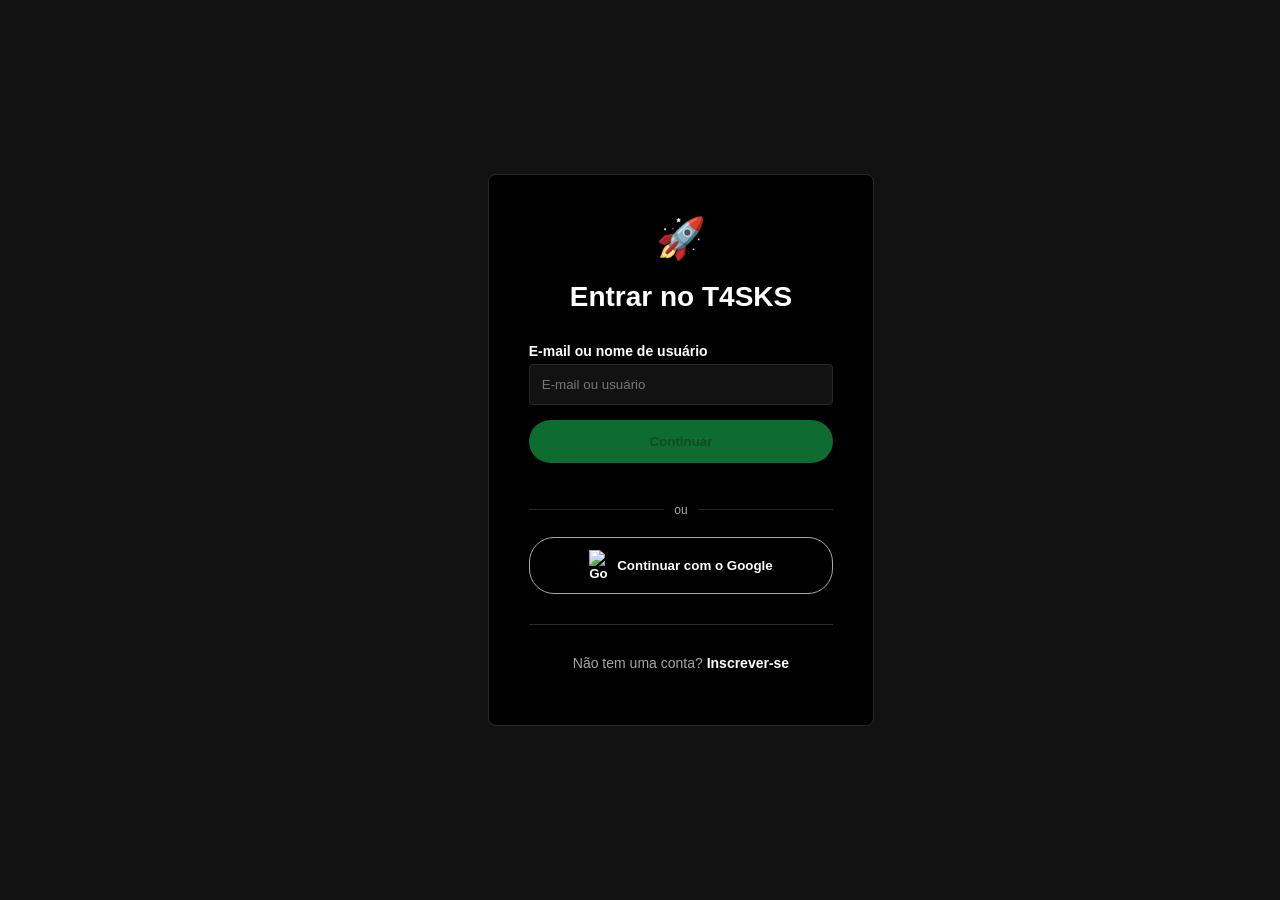
==== index.html @ 50fd494b "Versão 1.0.0" ====
<!DOCTYPE html>
<html lang="pt-br">
<head>
    <meta charset="UTF-8">
    <meta name="viewport" content="width=device-width, initial-scale=1.0">
    <title>Login - T4SKS</title>
    <link rel="stylesheet" href="style.css">
    <link rel="stylesheet" href="https://cdnjs.cloudflare.com/ajax/libs/font-awesome/6.0.0/css/all.min.css">
</head>
<body>
    <div class="login-wrapper">
        <div class="login-card">
            <header>
                <div class="logo">🚀</div>
                <h1>Entrar no T4SKS</h1>
            </header>

            <div class="input-group">
                <label>E-mail ou nome de usuário</label>
                <input type="text" placeholder="E-mail ou usuário" disabled>
            </div>

            <button class="btn-continue" disabled>Continuar</button>

            <div class="divider"><span>ou</span></div>

            <div class="social-login">
                <button id="btn-google" class="btn-social">
                    <img src="https://www.gstatic.com/firebasejs/ui/2.0.0/images/auth/google.svg" alt="Google">
                    Continuar com o Google
                </button>
            </div>

            <hr>
            <p class="footer-text">Não tem uma conta? <a href="#">Inscrever-se</a></p>
        </div>
    </div>
    <script type="module" src="auth.js"></script>
</body>
</html>
---- style.css ----
:root {
    --bg-color: #121212;
    --card-bg: #000000;
    --text-primary: #ffffff;
    --text-secondary: #a7a7a7;
    --accent-color: #1ed760;
    --border-color: #292929;
}

body {
    margin: 0; font-family: sans-serif;
    background-color: var(--bg-color); color: var(--text-primary);
    display: flex; justify-content: center; align-items: center; height: 100vh;
}

.login-card {
    background-color: var(--card-bg); width: 100%; max-width: 400px;
    padding: 40px; border-radius: 8px; text-align: center;
    border: 1px solid var(--border-color);
}

.logo { font-size: 40px; margin-bottom: 10px; }
h1 { font-size: 28px; margin-bottom: 30px; }

.input-group { text-align: left; margin-bottom: 15px; }
.input-group label { display: block; font-weight: bold; margin-bottom: 5px; font-size: 14px; }

input {
    width: 100%; padding: 12px; background: #121212;
    border: 1px solid var(--border-color); border-radius: 4px; color: white;
    box-sizing: border-box;
}

.btn-continue {
    width: 100%; padding: 14px; border-radius: 25px; border: none;
    background-color: var(--accent-color); font-weight: bold;
    cursor: not-allowed; opacity: 0.5; margin-bottom: 20px;
}

.divider { margin: 20px 0; display: flex; align-items: center; color: var(--text-secondary); }
.divider::before, .divider::after { content: ""; flex: 1; height: 1px; background: var(--border-color); }
.divider span { padding: 0 10px; font-size: 12px; }

.btn-social {
    width: 100%; padding: 12px; border-radius: 25px;
    border: 1px solid var(--text-secondary); background: transparent;
    color: white; font-weight: bold; display: flex; align-items: center;
    justify-content: center; gap: 10px; cursor: pointer;
}

.btn-social:hover { border-color: white; background: #1ed7601a; }
.btn-social img { width: 18px; }
hr { border: 0; border-top: 1px solid var(--border-color); margin: 30px 0; }
.footer-text { color: var(--text-secondary); font-size: 14px; }
.footer-text a { color: white; text-decoration: none; font-weight: bold; }
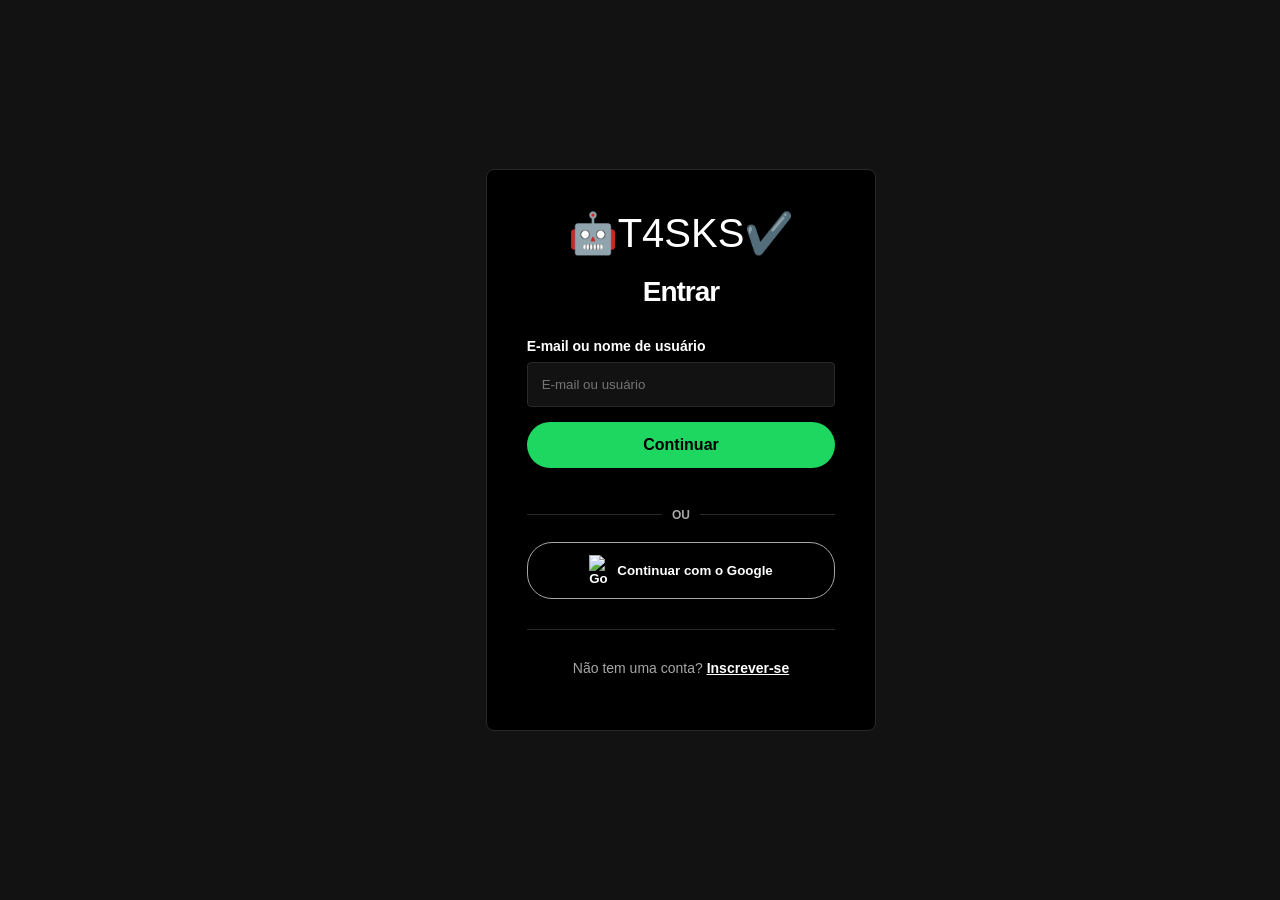
==== commit b9a34ada: "V1.0.0.1" ====
--- a/index.html
+++ b/index.html
@@ -11,16 +11,16 @@
     <div class="login-wrapper">
         <div class="login-card">
             <header>
-                <div class="logo">🚀</div>
-                <h1>Entrar no T4SKS</h1>
+                <div class="logo">🤖T4SKS✔️</div>
+                <h1>Entrar</h1>
             </header>
 
             <div class="input-group">
-                <label>E-mail ou nome de usuário</label>
-                <input type="text" placeholder="E-mail ou usuário" disabled>
+                <label for="email-field">E-mail ou nome de usuário</label>
+                <input type="text" id="email-field" placeholder="E-mail ou usuário">
             </div>
 
-            <button class="btn-continue" disabled>Continuar</button>
+            <button id="btn-continue" class="btn-continue">Continuar</button>
 
             <div class="divider"><span>ou</span></div>
 
@@ -32,7 +32,7 @@
             </div>
 
             <hr>
-            <p class="footer-text">Não tem uma conta? <a href="#">Inscrever-se</a></p>
+            <p class="footer-text">Não tem uma conta? <a href="#" id="link-registrar">Inscrever-se</a></p>
         </div>
     </div>
     <script type="module" src="auth.js"></script>
--- a/style.css
+++ b/style.css
@@ -8,7 +8,7 @@
 }
 
 body {
-    margin: 0; font-family: sans-serif;
+    margin: 0; font-family: 'Segoe UI', sans-serif;
     background-color: var(--bg-color); color: var(--text-primary);
     display: flex; justify-content: center; align-items: center; height: 100vh;
 }
@@ -20,36 +20,41 @@
 }
 
 .logo { font-size: 40px; margin-bottom: 10px; }
-h1 { font-size: 28px; margin-bottom: 30px; }
+h1 { font-size: 28px; margin-bottom: 30px; letter-spacing: -1px; }
 
 .input-group { text-align: left; margin-bottom: 15px; }
-.input-group label { display: block; font-weight: bold; margin-bottom: 5px; font-size: 14px; }
+.input-group label { display: block; font-weight: bold; margin-bottom: 8px; font-size: 14px; }
 
 input {
-    width: 100%; padding: 12px; background: #121212;
+    width: 100%; padding: 14px; background: #121212;
     border: 1px solid var(--border-color); border-radius: 4px; color: white;
-    box-sizing: border-box;
+    box-sizing: border-box; outline: none;
 }
+
+input:focus { border-color: var(--accent-color); }
 
 .btn-continue {
     width: 100%; padding: 14px; border-radius: 25px; border: none;
-    background-color: var(--accent-color); font-weight: bold;
-    cursor: not-allowed; opacity: 0.5; margin-bottom: 20px;
+    background-color: var(--accent-color); font-weight: bold; font-size: 16px;
+    cursor: pointer; margin-bottom: 20px; transition: transform 0.1s;
 }
+
+.btn-continue:hover { transform: scale(1.02); background-color: #1fdf64; }
 
 .divider { margin: 20px 0; display: flex; align-items: center; color: var(--text-secondary); }
 .divider::before, .divider::after { content: ""; flex: 1; height: 1px; background: var(--border-color); }
-.divider span { padding: 0 10px; font-size: 12px; }
+.divider span { padding: 0 10px; font-size: 12px; font-weight: bold; text-transform: uppercase; }
 
 .btn-social {
     width: 100%; padding: 12px; border-radius: 25px;
     border: 1px solid var(--text-secondary); background: transparent;
     color: white; font-weight: bold; display: flex; align-items: center;
-    justify-content: center; gap: 10px; cursor: pointer;
+    justify-content: center; gap: 10px; cursor: pointer; margin-bottom: 10px;
 }
 
-.btn-social:hover { border-color: white; background: #1ed7601a; }
+.btn-social:hover { border-color: white; background: #ffffff10; }
 .btn-social img { width: 18px; }
+
 hr { border: 0; border-top: 1px solid var(--border-color); margin: 30px 0; }
 .footer-text { color: var(--text-secondary); font-size: 14px; }
-.footer-text a { color: white; text-decoration: none; font-weight: bold; }+.footer-text a { color: white; text-decoration: underline; font-weight: bold; }
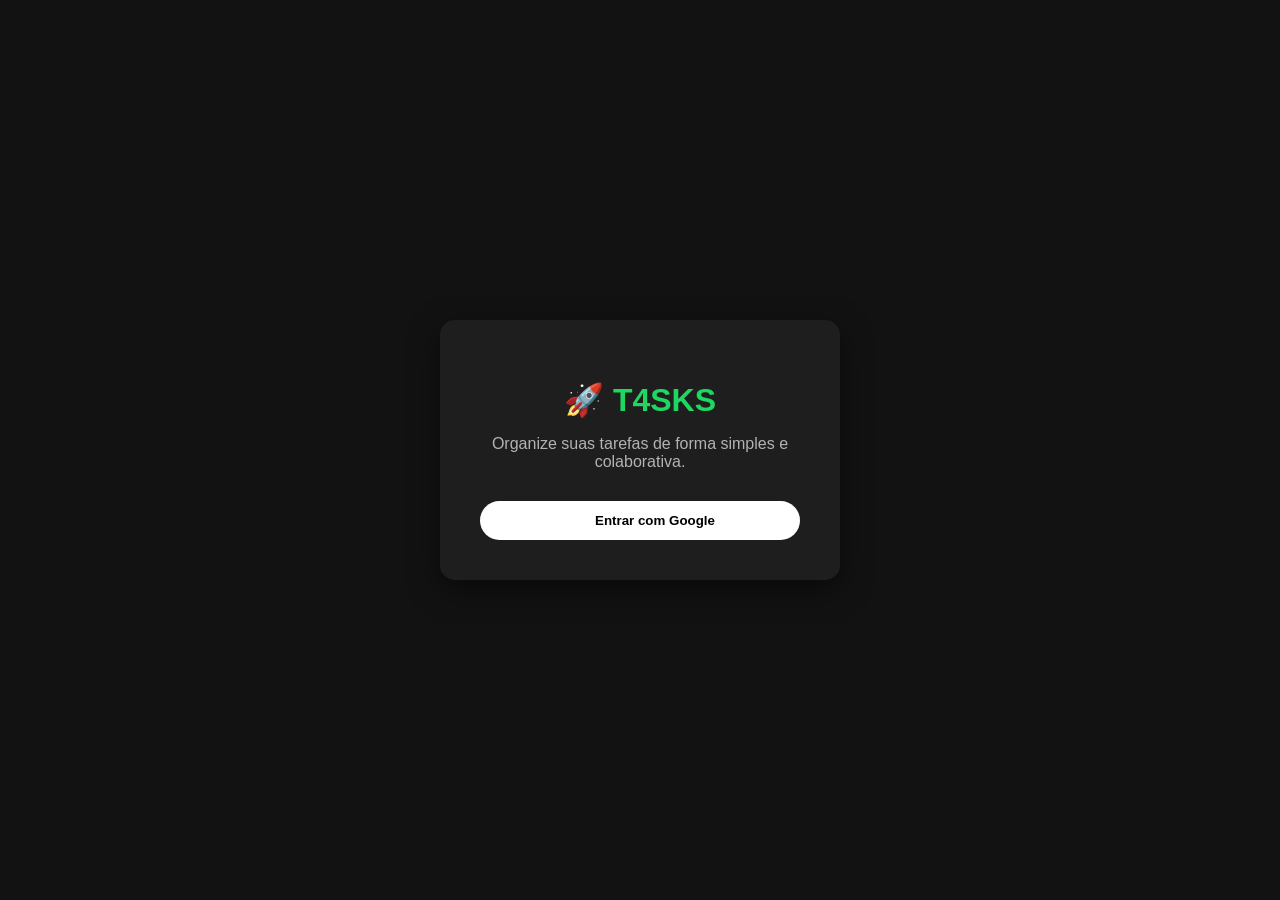
==== commit 8a8688bc: "V1.0.0.7" ====
--- a/index.html
+++ b/index.html
@@ -3,38 +3,50 @@
 <head>
     <meta charset="UTF-8">
     <meta name="viewport" content="width=device-width, initial-scale=1.0">
-    <title>Login - T4SKS</title>
-    <link rel="stylesheet" href="style.css">
-    <link rel="stylesheet" href="https://cdnjs.cloudflare.com/ajax/libs/font-awesome/6.0.0/css/all.min.css">
+    <title>T4SKS - Login</title>
+    <style>
+        :root { --bg: #121212; --card: #1e1e1e; --accent: #1ed760; --text: #ffffff; }
+        body { margin: 0; font-family: 'Segoe UI', sans-serif; background: var(--bg); color: var(--text); display: flex; align-items: center; justify-content: center; height: 100vh; }
+        .login-card { background: var(--card); padding: 40px; border-radius: 15px; text-align: center; box-shadow: 0 10px 30px rgba(0,0,0,0.5); width: 320px; }
+        h1 { color: var(--accent); margin-bottom: 10px; }
+        p { color: #b3b3b3; margin-bottom: 30px; }
+        #btn-google { background: white; color: black; border: none; padding: 12px 20px; border-radius: 25px; font-weight: bold; cursor: pointer; display: flex; align-items: center; gap: 10px; width: 100%; justify-content: center; transition: 0.3s; }
+        #btn-google:hover { background: #e0e0e0; }
+    </style>
 </head>
 <body>
-    <div class="login-wrapper">
-        <div class="login-card">
-            <header>
-                <div class="logo">🤖T4SKS✔️</div>
-                <h1>Entrar</h1>
-            </header>
+    <div class="login-card">
+        <h1>🚀 T4SKS</h1>
+        <p>Organize suas tarefas de forma simples e colaborativa.</p>
+        <button id="btn-google">
+            <img src="https://www.gstatic.com/firebasejs/ui/2.0.0/images/action/google.svg" width="20" alt="">
+            Entrar com Google
+        </button>
+    </div>
 
-            <div class="input-group">
-                <label for="email-field">E-mail ou nome de usuário</label>
-                <input type="text" id="email-field" placeholder="E-mail ou usuário">
-            </div>
+    <script type="module">
+        import { initializeApp } from "https://www.gstatic.com/firebasejs/12.10.0/firebase-app.js";
+        import { getAuth, signInWithPopup, GoogleAuthProvider, onAuthStateChanged } from "https://www.gstatic.com/firebasejs/12.10.0/firebase-auth.js";
 
-            <button id="btn-continue" class="btn-continue">Continuar</button>
+        const firebaseConfig = {
+            apiKey: "AIzaSyCOHWpGPcdUEXuPopdZd16qQTDHKd-R994",
+            authDomain: "t4sks-af64e.firebaseapp.com",
+            projectId: "t4sks-af64e",
+            storageBucket: "t4sks-af64e.firebasestorage.app",
+            messagingSenderId: "1069050787483",
+            appId: "1:1069050787483:web:04ac9c6780764ec14ef83e"
+        };
 
-            <div class="divider"><span>ou</span></div>
+        const app = initializeApp(firebaseConfig);
+        const auth = getAuth(app);
+        const provider = new GoogleAuthProvider();
 
-            <div class="social-login">
-                <button id="btn-google" class="btn-social">
-                    <img src="https://www.gstatic.com/firebasejs/ui/2.0.0/images/auth/google.svg" alt="Google">
-                    Continuar com o Google
-                </button>
-            </div>
+        onAuthStateChanged(auth, (user) => { if (user) window.location.href = "dashboard.html"; });
 
-            <hr>
-            <p class="footer-text">Não tem uma conta? <a href="#" id="link-registrar">Inscrever-se</a></p>
-        </div>
-    </div>
-    <script type="module" src="auth.js"></script>
+        document.getElementById('btn-google').onclick = async () => {
+            try { await signInWithPopup(auth, provider); } 
+            catch (error) { alert("Erro ao entrar: " + error.message); }
+        };
+    </script>
 </body>
 </html>
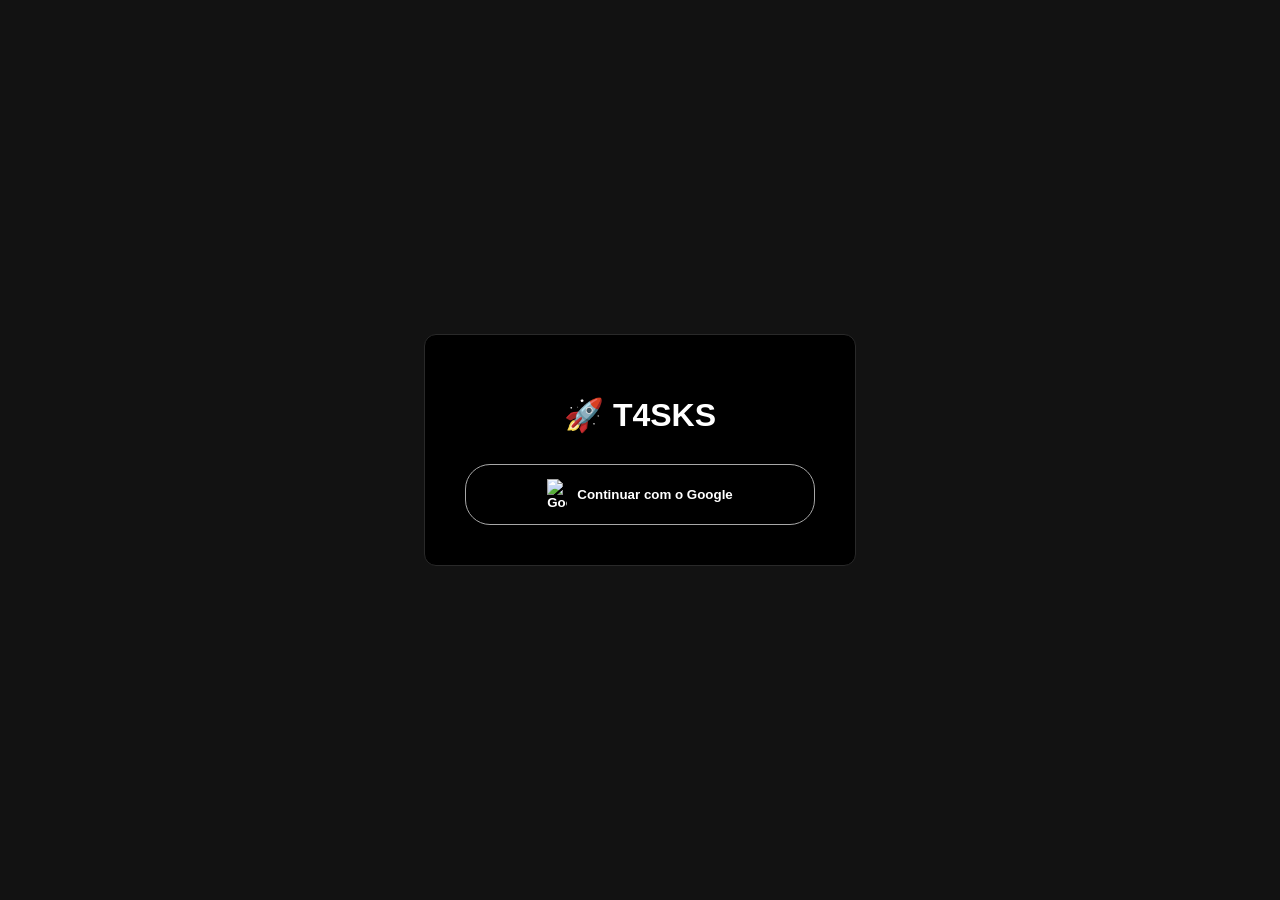
==== commit ac9e56a8: "V1.1.0" ====
--- a/index.html
+++ b/index.html
@@ -3,50 +3,25 @@
 <head>
     <meta charset="UTF-8">
     <meta name="viewport" content="width=device-width, initial-scale=1.0">
-    <title>T4SKS - Login</title>
+    <title>Login - T4SKS</title>
     <style>
-        :root { --bg: #121212; --card: #1e1e1e; --accent: #1ed760; --text: #ffffff; }
+        :root { --bg: #121212; --card: #000000; --accent: #1ed760; --text: #ffffff; --border: #292929; }
         body { margin: 0; font-family: 'Segoe UI', sans-serif; background: var(--bg); color: var(--text); display: flex; align-items: center; justify-content: center; height: 100vh; }
-        .login-card { background: var(--card); padding: 40px; border-radius: 15px; text-align: center; box-shadow: 0 10px 30px rgba(0,0,0,0.5); width: 320px; }
-        h1 { color: var(--accent); margin-bottom: 10px; }
-        p { color: #b3b3b3; margin-bottom: 30px; }
-        #btn-google { background: white; color: black; border: none; padding: 12px 20px; border-radius: 25px; font-weight: bold; cursor: pointer; display: flex; align-items: center; gap: 10px; width: 100%; justify-content: center; transition: 0.3s; }
-        #btn-google:hover { background: #e0e0e0; }
+        .login-card { background: var(--card); padding: 40px; border-radius: 12px; text-align: center; border: 1px solid var(--border); width: 350px; }
+        h1 { font-size: 32px; margin-bottom: 30px; }
+        .btn-google { width: 100%; padding: 14px; border-radius: 25px; border: 1px solid #a7a7a7; background: transparent; color: white; font-weight: bold; cursor: pointer; display: flex; align-items: center; justify-content: center; gap: 10px; transition: 0.3s; }
+        .btn-google:hover { border-color: white; background: #ffffff10; }
+        .btn-google img { width: 20px; }
     </style>
 </head>
 <body>
     <div class="login-card">
         <h1>🚀 T4SKS</h1>
-        <p>Organize suas tarefas de forma simples e colaborativa.</p>
-        <button id="btn-google">
-            <img src="https://www.gstatic.com/firebasejs/ui/2.0.0/images/action/google.svg" width="20" alt="">
-            Entrar com Google
+        <button id="btn-google" class="btn-google">
+            <img src="https://www.gstatic.com/firebasejs/ui/2.0.0/images/auth/google.svg" alt="Google">
+            Continuar com o Google
         </button>
     </div>
-
-    <script type="module">
-        import { initializeApp } from "https://www.gstatic.com/firebasejs/12.10.0/firebase-app.js";
-        import { getAuth, signInWithPopup, GoogleAuthProvider, onAuthStateChanged } from "https://www.gstatic.com/firebasejs/12.10.0/firebase-auth.js";
-
-        const firebaseConfig = {
-            apiKey: "AIzaSyCOHWpGPcdUEXuPopdZd16qQTDHKd-R994",
-            authDomain: "t4sks-af64e.firebaseapp.com",
-            projectId: "t4sks-af64e",
-            storageBucket: "t4sks-af64e.firebasestorage.app",
-            messagingSenderId: "1069050787483",
-            appId: "1:1069050787483:web:04ac9c6780764ec14ef83e"
-        };
-
-        const app = initializeApp(firebaseConfig);
-        const auth = getAuth(app);
-        const provider = new GoogleAuthProvider();
-
-        onAuthStateChanged(auth, (user) => { if (user) window.location.href = "dashboard.html"; });
-
-        document.getElementById('btn-google').onclick = async () => {
-            try { await signInWithPopup(auth, provider); } 
-            catch (error) { alert("Erro ao entrar: " + error.message); }
-        };
-    </script>
+    <script type="module" src="auth.js"></script>
 </body>
 </html>
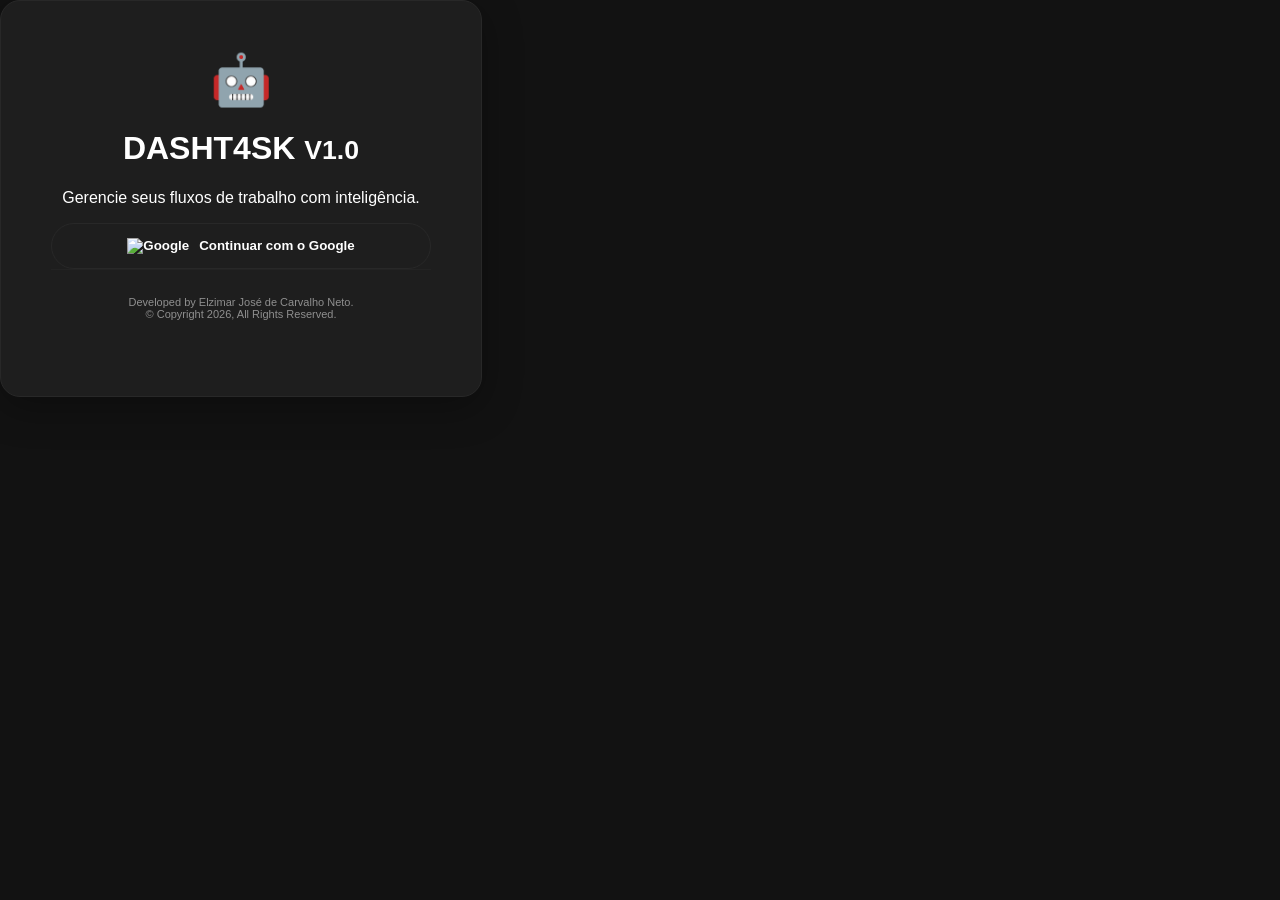
==== commit b67c8831: "V1.1.1" ====
--- a/index.html
+++ b/index.html
@@ -3,24 +3,28 @@
 <head>
     <meta charset="UTF-8">
     <meta name="viewport" content="width=device-width, initial-scale=1.0">
-    <title>Login - T4SKS</title>
-    <style>
-        :root { --bg: #121212; --card: #000000; --accent: #1ed760; --text: #ffffff; --border: #292929; }
-        body { margin: 0; font-family: 'Segoe UI', sans-serif; background: var(--bg); color: var(--text); display: flex; align-items: center; justify-content: center; height: 100vh; }
-        .login-card { background: var(--card); padding: 40px; border-radius: 12px; text-align: center; border: 1px solid var(--border); width: 350px; }
-        h1 { font-size: 32px; margin-bottom: 30px; }
-        .btn-google { width: 100%; padding: 14px; border-radius: 25px; border: 1px solid #a7a7a7; background: transparent; color: white; font-weight: bold; cursor: pointer; display: flex; align-items: center; justify-content: center; gap: 10px; transition: 0.3s; }
-        .btn-google:hover { border-color: white; background: #ffffff10; }
-        .btn-google img { width: 20px; }
-    </style>
+    <title>Login - DASHT4SK V1.0</title>
+    <link rel="stylesheet" href="dashboard-style.css">
+    <link rel="stylesheet" href="https://cdnjs.cloudflare.com/ajax/libs/font-awesome/6.0.0/css/all.min.css">
 </head>
-<body>
+<body class="auth-page dark-theme">
     <div class="login-card">
-        <h1>🚀 T4SKS</h1>
-        <button id="btn-google" class="btn-google">
-            <img src="https://www.gstatic.com/firebasejs/ui/2.0.0/images/auth/google.svg" alt="Google">
-            Continuar com o Google
-        </button>
+        <header>
+            <div class="logo">🤖</div>
+            <h1>DASHT4SK <small>V1.0</small></h1>
+            <p>Gerencie seus fluxos de trabalho com inteligência.</p>
+        </header>
+
+        <div class="social-login">
+            <button id="btn-google" class="btn-social">
+                <img src="https://www.gstatic.com/firebasejs/ui/2.0.0/images/auth/google.svg" alt="Google">
+                Continuar com o Google
+            </button>
+        </div>
+
+        <footer class="auth-footer">
+            <p>Developed by Elzimar José de Carvalho Neto.<br>© Copyright 2026, All Rights Reserved.</p>
+        </footer>
     </div>
     <script type="module" src="auth.js"></script>
 </body>
--- a/dashboard-style.css
+++ b/dashboard-style.css
@@ -0,0 +1,48 @@
+:root {
+    --bg: #121212; --card: #1e1e1e; --accent: #1ed760; --text: #fff; --sidebar: #000; --border: #282828;
+}
+.light-theme {
+    --bg: #f8f9fa; --card: #ffffff; --accent: #2ecc71; --text: #2c3e50; --sidebar: #ffffff; --border: #dee2e6;
+}
+body { margin: 0; font-family: 'Segoe UI', sans-serif; background: var(--bg); color: var(--text); transition: background 0.3s; }
+.app-container { display: flex; height: 100vh; }
+
+/* Sidebar */
+.sidebar { width: 260px; background: var(--sidebar); display: flex; flex-direction: column; padding: 25px; border-right: 1px solid var(--border); }
+.logo-area { font-size: 24px; font-weight: 800; color: var(--accent); margin-bottom: 40px; }
+.projects-nav h3 { font-size: 11px; display: flex; justify-content: space-between; color: var(--text); opacity: 0.5; margin-bottom: 15px; }
+#btn-new-project { background: var(--accent); border: none; color: #000; border-radius: 50%; cursor: pointer; width: 20px; height: 20px; font-weight: bold; }
+.projects-nav ul { list-style: none; padding: 0; }
+.projects-nav li { padding: 12px; border-radius: 8px; cursor: pointer; margin-bottom: 5px; transition: 0.2s; }
+.projects-nav li.active { background: var(--accent); color: #000; font-weight: 600; }
+
+/* Main Content */
+.main-content { flex: 1; display: flex; flex-direction: column; }
+.top-bar { padding: 20px 30px; display: flex; justify-content: space-between; border-bottom: 1px solid var(--border); align-items: center; }
+.project-header { display: flex; align-items: center; }
+.btn-icon { background: none; border: none; color: var(--text); cursor: pointer; font-size: 16px; opacity: 0.6; }
+.btn-icon:hover { opacity: 1; color: var(--accent); }
+.search-box { background: var(--border); padding: 10px 15px; border-radius: 20px; display: flex; align-items: center; width: 300px; }
+.search-box input { background: none; border: none; color: var(--text); outline: none; margin-left: 10px; width: 100%; }
+
+/* Kanban */
+.kanban-board { display: flex; gap: 25px; padding: 30px; flex: 1; overflow-x: auto; }
+.kanban-column { background: var(--card); min-width: 320px; border-radius: 15px; padding: 20px; display: flex; flex-direction: column; border: 1px solid var(--border); }
+.col-header { display: flex; justify-content: space-between; align-items: center; margin-bottom: 20px; }
+.btn-plus { background: var(--accent); border: none; color: #000; border-radius: 50%; width: 28px; height: 28px; cursor: pointer; font-size: 18px; font-weight: bold; }
+
+.task-card { background: var(--bg); padding: 18px; border-radius: 10px; border: 1px solid var(--border); margin-bottom: 12px; cursor: grab; transition: 0.2s; }
+.task-card:hover { border-color: var(--accent); }
+
+/* Rodapés e Login */
+.main-footer, .auth-footer { text-align: center; padding: 15px; font-size: 11px; opacity: 0.5; border-top: 1px solid var(--border); margin-top: auto; }
+.login-card { background: var(--card); padding: 50px; border-radius: 20px; text-align: center; width: 380px; box-shadow: 0 10px 40px rgba(0,0,0,0.3); border: 1px solid var(--border); }
+.logo { font-size: 50px; margin-bottom: 20px; }
+.btn-social { width: 100%; padding: 14px; border-radius: 25px; border: 1px solid var(--border); background: transparent; color: var(--text); font-weight: bold; cursor: pointer; display: flex; align-items: center; justify-content: center; gap: 10px; }
+
+/* Modal */
+.modal { display: none; position: fixed; top: 0; left: 0; width: 100%; height: 100%; background: rgba(0,0,0,0.8); align-items: center; justify-content: center; z-index: 1000; }
+.modal-content { background: var(--card); padding: 40px; border-radius: 15px; width: 450px; }
+.btn-primary { background: var(--accent); color: #000; border: none; padding: 12px 25px; border-radius: 25px; cursor: pointer; font-weight: bold; }
+.theme-switch { padding: 10px; }
+.theme-switch button { width: 100%; background: var(--border); color: var(--text); border: none; padding: 10px; border-radius: 10px; cursor: pointer; }
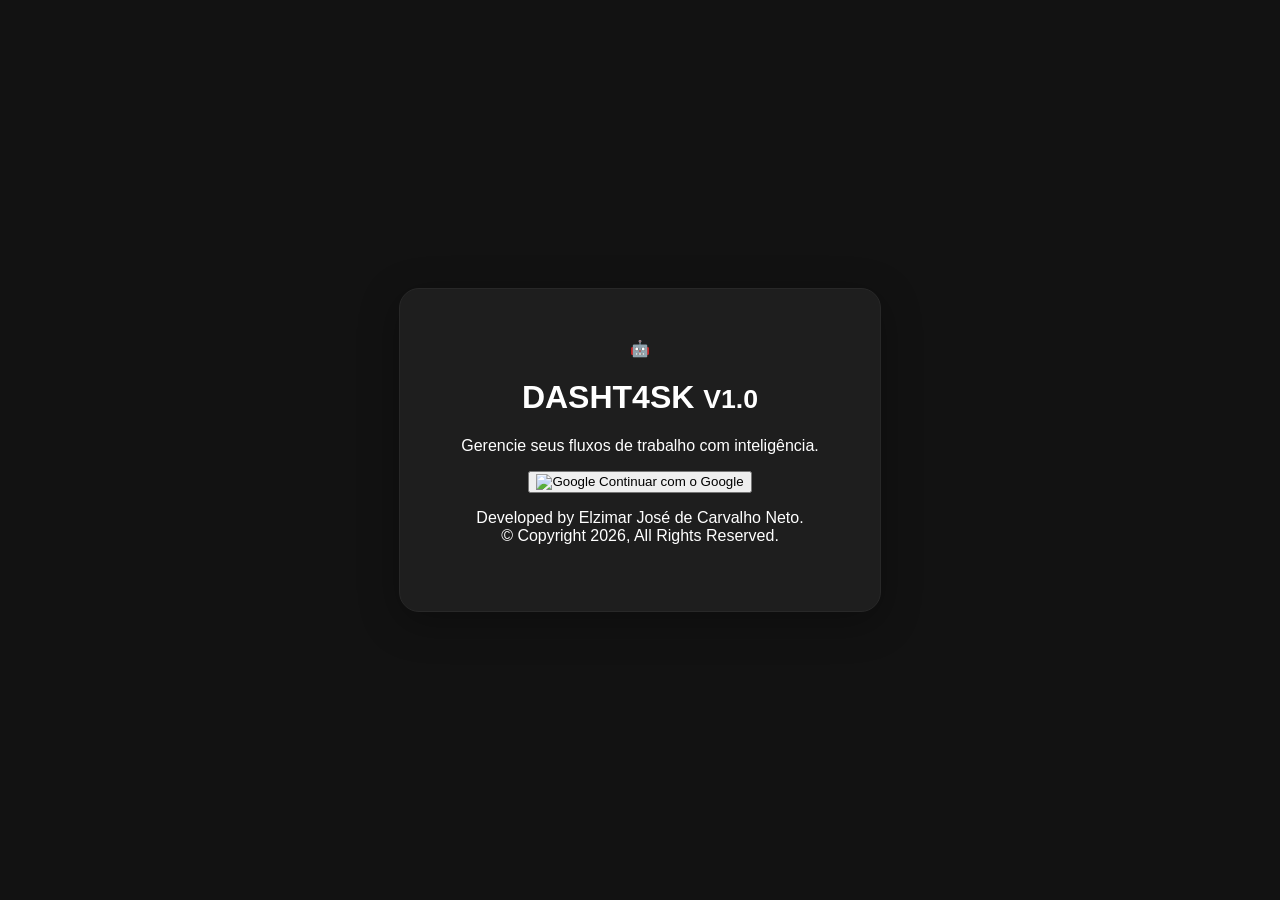
==== commit 112dd7e6: "V1.1.2" ====
--- a/index.html
+++ b/index.html
@@ -5,7 +5,6 @@
     <meta name="viewport" content="width=device-width, initial-scale=1.0">
     <title>Login - DASHT4SK V1.0</title>
     <link rel="stylesheet" href="dashboard-style.css">
-    <link rel="stylesheet" href="https://cdnjs.cloudflare.com/ajax/libs/font-awesome/6.0.0/css/all.min.css">
 </head>
 <body class="auth-page dark-theme">
     <div class="login-card">
--- a/dashboard-style.css
+++ b/dashboard-style.css
@@ -1,48 +1,33 @@
-:root {
-    --bg: #121212; --card: #1e1e1e; --accent: #1ed760; --text: #fff; --sidebar: #000; --border: #282828;
-}
-.light-theme {
-    --bg: #f8f9fa; --card: #ffffff; --accent: #2ecc71; --text: #2c3e50; --sidebar: #ffffff; --border: #dee2e6;
-}
-body { margin: 0; font-family: 'Segoe UI', sans-serif; background: var(--bg); color: var(--text); transition: background 0.3s; }
-.app-container { display: flex; height: 100vh; }
+:root { --bg: #121212; --card: #1e1e1e; --accent: #1ed760; --text: #fff; --sidebar: #000; --border: #282828; }
+.light-theme { --bg: #f8f9fa; --card: #ffffff; --accent: #2ecc71; --text: #2c3e50; --sidebar: #ffffff; --border: #dee2e6; }
 
-/* Sidebar */
-.sidebar { width: 260px; background: var(--sidebar); display: flex; flex-direction: column; padding: 25px; border-right: 1px solid var(--border); }
+body { margin: 0; font-family: 'Inter', sans-serif; background: var(--bg); color: var(--text); }
+.app-container { display: flex; height: 100vh; width: 100vw; }
+
+/* Login Centralizado */
+.auth-page { display: flex; align-items: center; justify-content: center; height: 100vh; width: 100vw; background: var(--bg); }
+.login-card { background: var(--card); padding: 50px; border-radius: 20px; text-align: center; width: 380px; border: 1px solid var(--border); box-shadow: 0 10px 40px rgba(0,0,0,0.3); }
+
+/* Sidebar com Controles no Rodapé */
+.sidebar { width: 260px; background: var(--sidebar); display: flex; flex-direction: column; padding: 25px; border-right: 1px solid var(--border); justify-content: space-between; }
 .logo-area { font-size: 24px; font-weight: 800; color: var(--accent); margin-bottom: 40px; }
-.projects-nav h3 { font-size: 11px; display: flex; justify-content: space-between; color: var(--text); opacity: 0.5; margin-bottom: 15px; }
-#btn-new-project { background: var(--accent); border: none; color: #000; border-radius: 50%; cursor: pointer; width: 20px; height: 20px; font-weight: bold; }
-.projects-nav ul { list-style: none; padding: 0; }
-.projects-nav li { padding: 12px; border-radius: 8px; cursor: pointer; margin-bottom: 5px; transition: 0.2s; }
-.projects-nav li.active { background: var(--accent); color: #000; font-weight: 600; }
+.user-footer { display: flex; align-items: center; gap: 12px; padding-top: 20px; border-top: 1px solid var(--border); }
+#user-photo { width: 36px; height: 36px; border-radius: 50%; }
 
-/* Main Content */
-.main-content { flex: 1; display: flex; flex-direction: column; }
-.top-bar { padding: 20px 30px; display: flex; justify-content: space-between; border-bottom: 1px solid var(--border); align-items: center; }
-.project-header { display: flex; align-items: center; }
-.btn-icon { background: none; border: none; color: var(--text); cursor: pointer; font-size: 16px; opacity: 0.6; }
-.btn-icon:hover { opacity: 1; color: var(--accent); }
-.search-box { background: var(--border); padding: 10px 15px; border-radius: 20px; display: flex; align-items: center; width: 300px; }
-.search-box input { background: none; border: none; color: var(--text); outline: none; margin-left: 10px; width: 100%; }
+/* Modal Corrigido */
+.modal-content { background: var(--card); padding: 35px; border-radius: 15px; width: 450px; color: var(--text); border: 1px solid var(--border); }
+.modal-row { display: flex; gap: 20px; margin-top: 15px; }
+.input-field { flex: 1; display: flex; flex-direction: column; gap: 8px; }
+.input-field label { font-size: 12px; opacity: 0.7; font-weight: bold; }
+.star-rating { color: var(--accent); font-size: 18px; cursor: pointer; display: flex; gap: 5px; }
+.date-tag { font-size: 10px; background: var(--border); padding: 4px 8px; border-radius: 5px; display: inline-block; margin-top: 8px; }
+
+/* Cards */
+.card-priority { font-size: 10px; color: var(--accent); margin-bottom: 5px; }
+.task-card { background: var(--bg); padding: 18px; border-radius: 10px; border: 1px solid var(--border); margin-bottom: 12px; cursor: grab; transition: 0.2s; }
 
 /* Kanban */
 .kanban-board { display: flex; gap: 25px; padding: 30px; flex: 1; overflow-x: auto; }
 .kanban-column { background: var(--card); min-width: 320px; border-radius: 15px; padding: 20px; display: flex; flex-direction: column; border: 1px solid var(--border); }
 .col-header { display: flex; justify-content: space-between; align-items: center; margin-bottom: 20px; }
-.btn-plus { background: var(--accent); border: none; color: #000; border-radius: 50%; width: 28px; height: 28px; cursor: pointer; font-size: 18px; font-weight: bold; }
-
-.task-card { background: var(--bg); padding: 18px; border-radius: 10px; border: 1px solid var(--border); margin-bottom: 12px; cursor: grab; transition: 0.2s; }
-.task-card:hover { border-color: var(--accent); }
-
-/* Rodapés e Login */
-.main-footer, .auth-footer { text-align: center; padding: 15px; font-size: 11px; opacity: 0.5; border-top: 1px solid var(--border); margin-top: auto; }
-.login-card { background: var(--card); padding: 50px; border-radius: 20px; text-align: center; width: 380px; box-shadow: 0 10px 40px rgba(0,0,0,0.3); border: 1px solid var(--border); }
-.logo { font-size: 50px; margin-bottom: 20px; }
-.btn-social { width: 100%; padding: 14px; border-radius: 25px; border: 1px solid var(--border); background: transparent; color: var(--text); font-weight: bold; cursor: pointer; display: flex; align-items: center; justify-content: center; gap: 10px; }
-
-/* Modal */
-.modal { display: none; position: fixed; top: 0; left: 0; width: 100%; height: 100%; background: rgba(0,0,0,0.8); align-items: center; justify-content: center; z-index: 1000; }
-.modal-content { background: var(--card); padding: 40px; border-radius: 15px; width: 450px; }
-.btn-primary { background: var(--accent); color: #000; border: none; padding: 12px 25px; border-radius: 25px; cursor: pointer; font-weight: bold; }
-.theme-switch { padding: 10px; }
-.theme-switch button { width: 100%; background: var(--border); color: var(--text); border: none; padding: 10px; border-radius: 10px; cursor: pointer; }+.btn-plus { background: var(--accent); border: none; color: #000; border-radius: 50%; width: 28px; height: 28px; cursor: pointer; font-size: 18px; font-weight: bold; }
